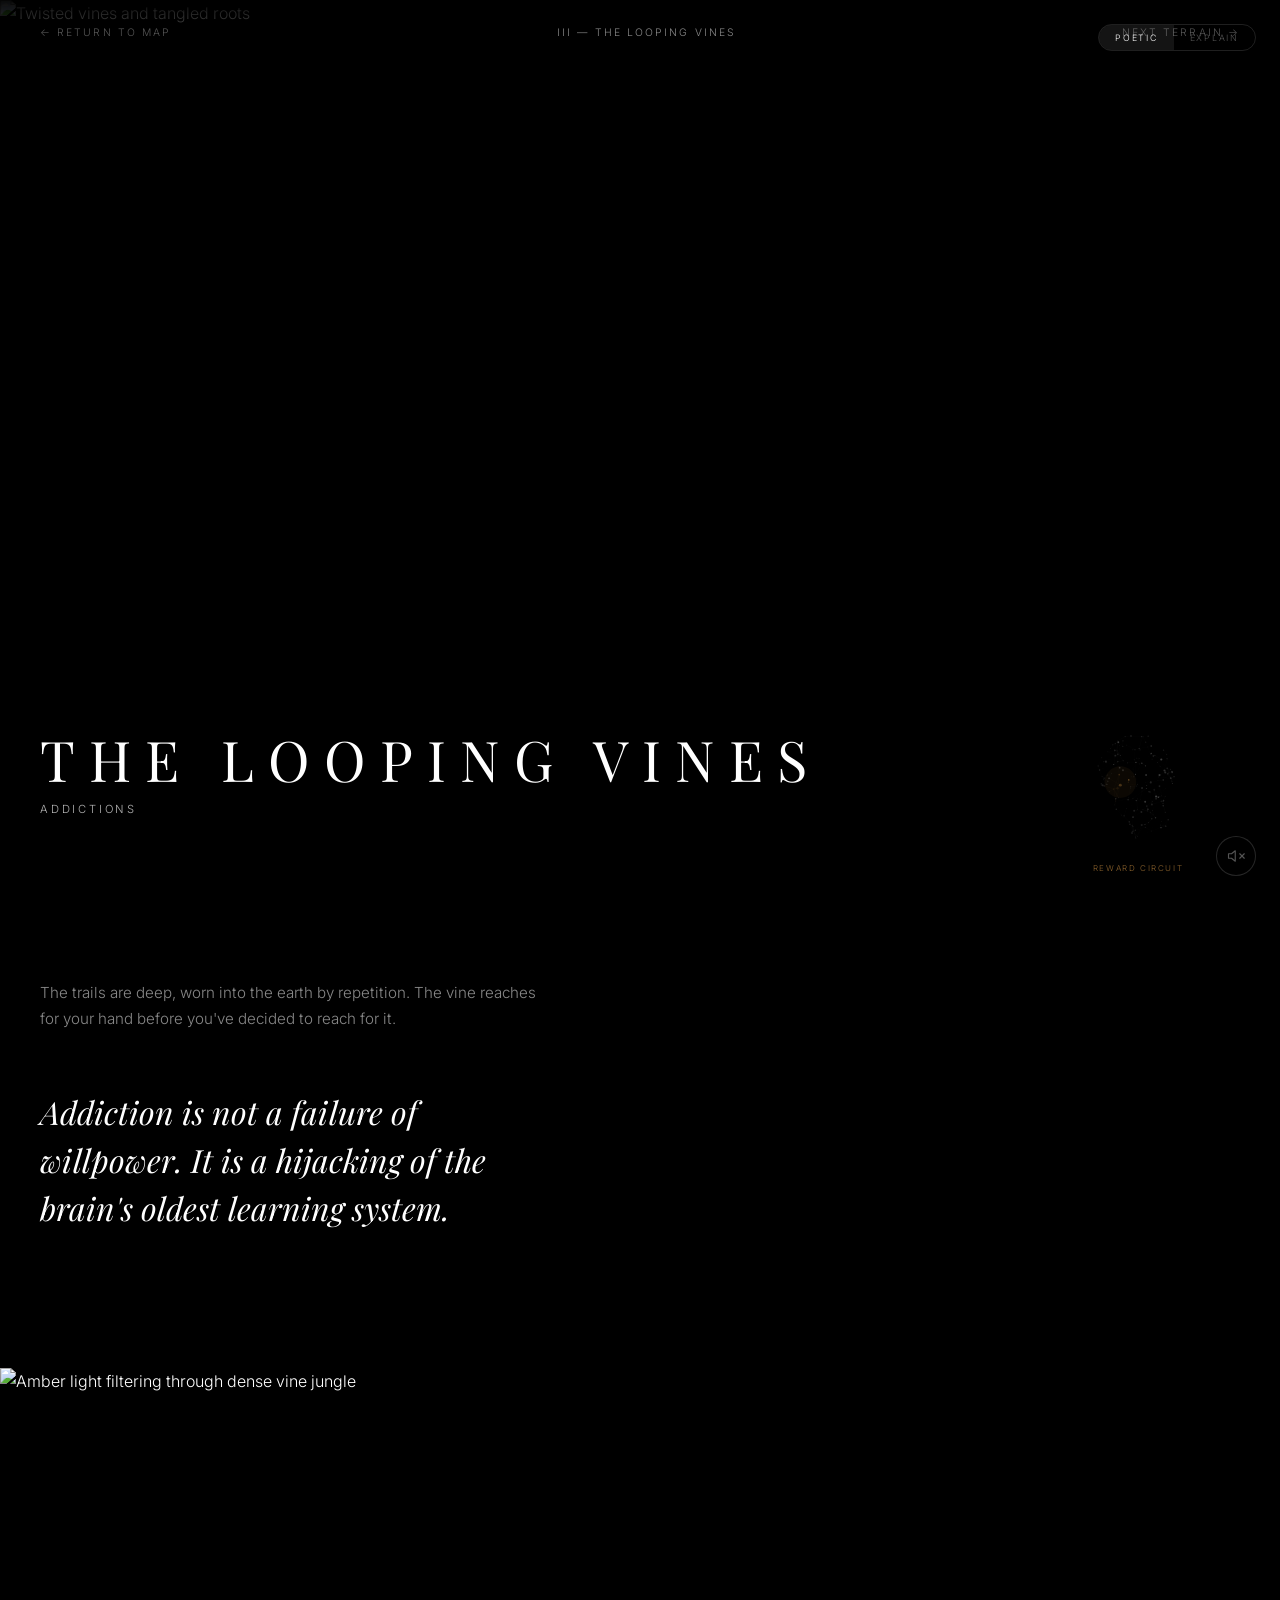
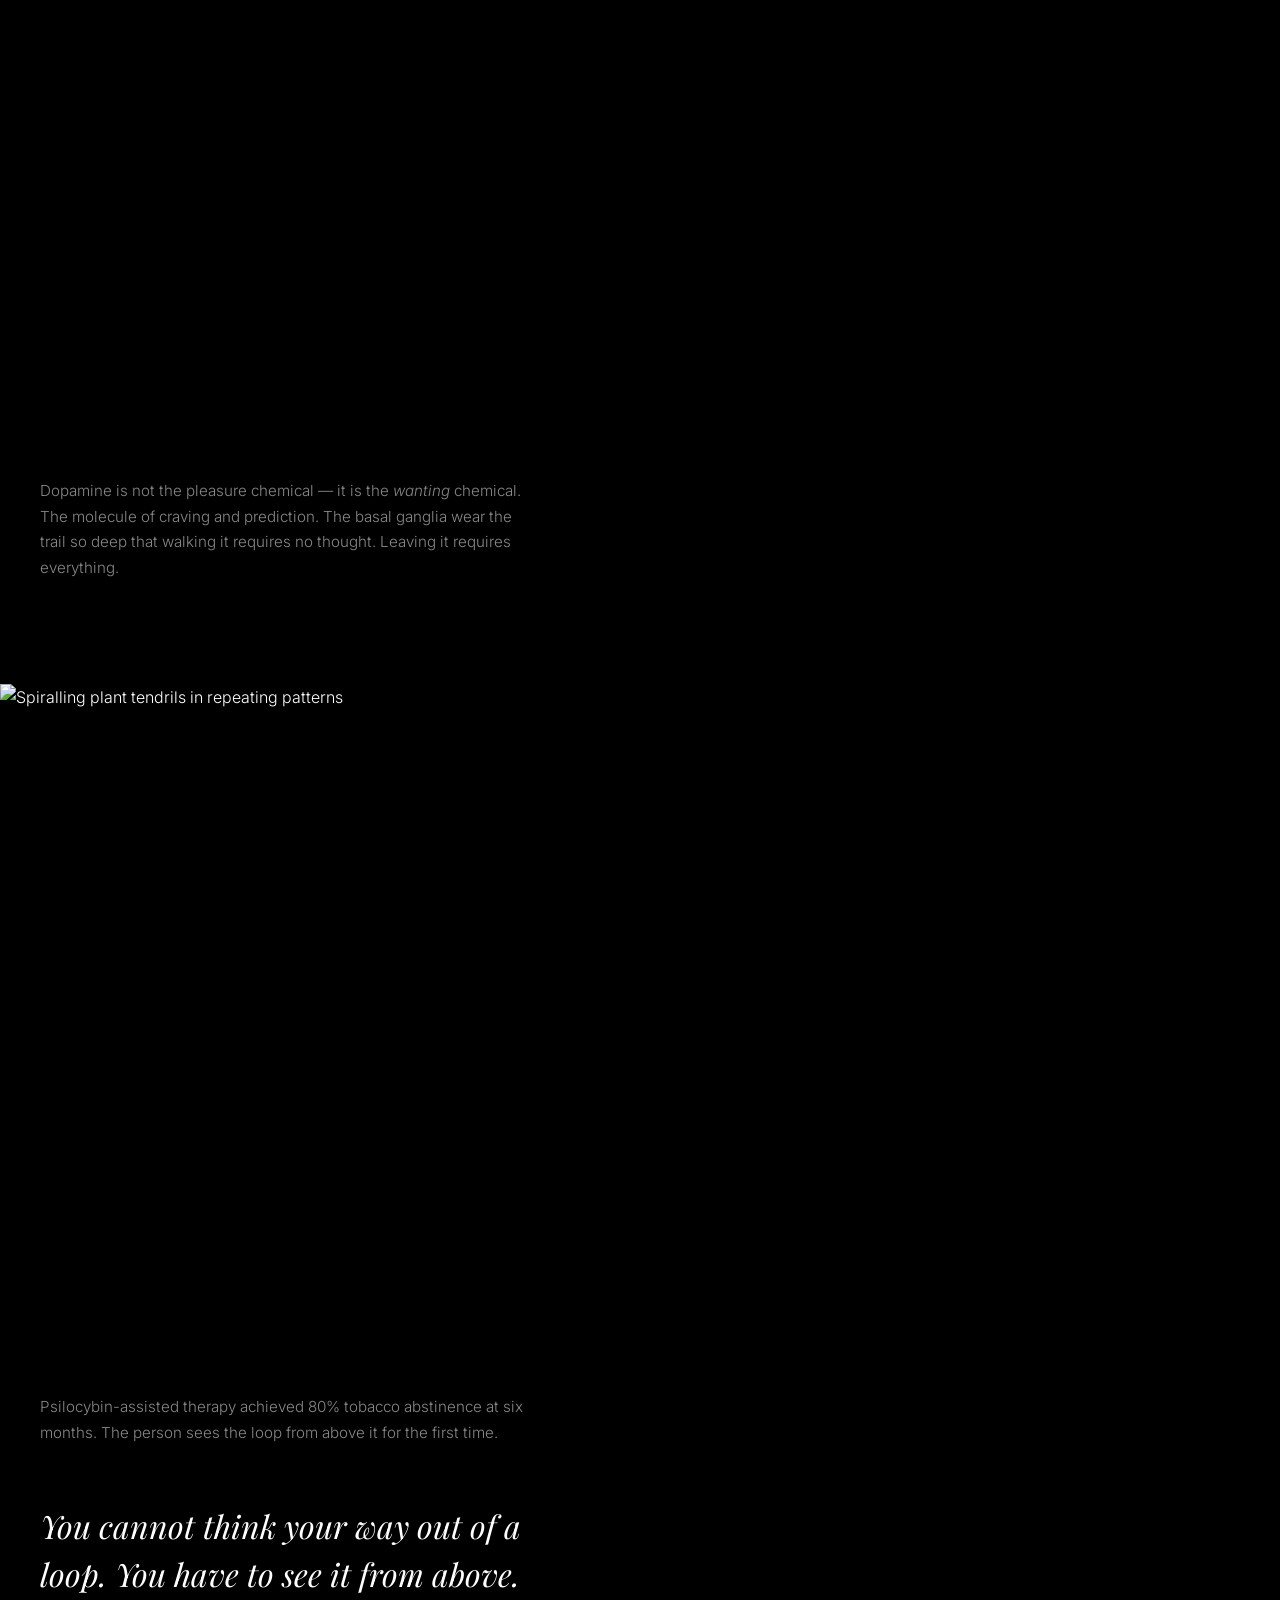
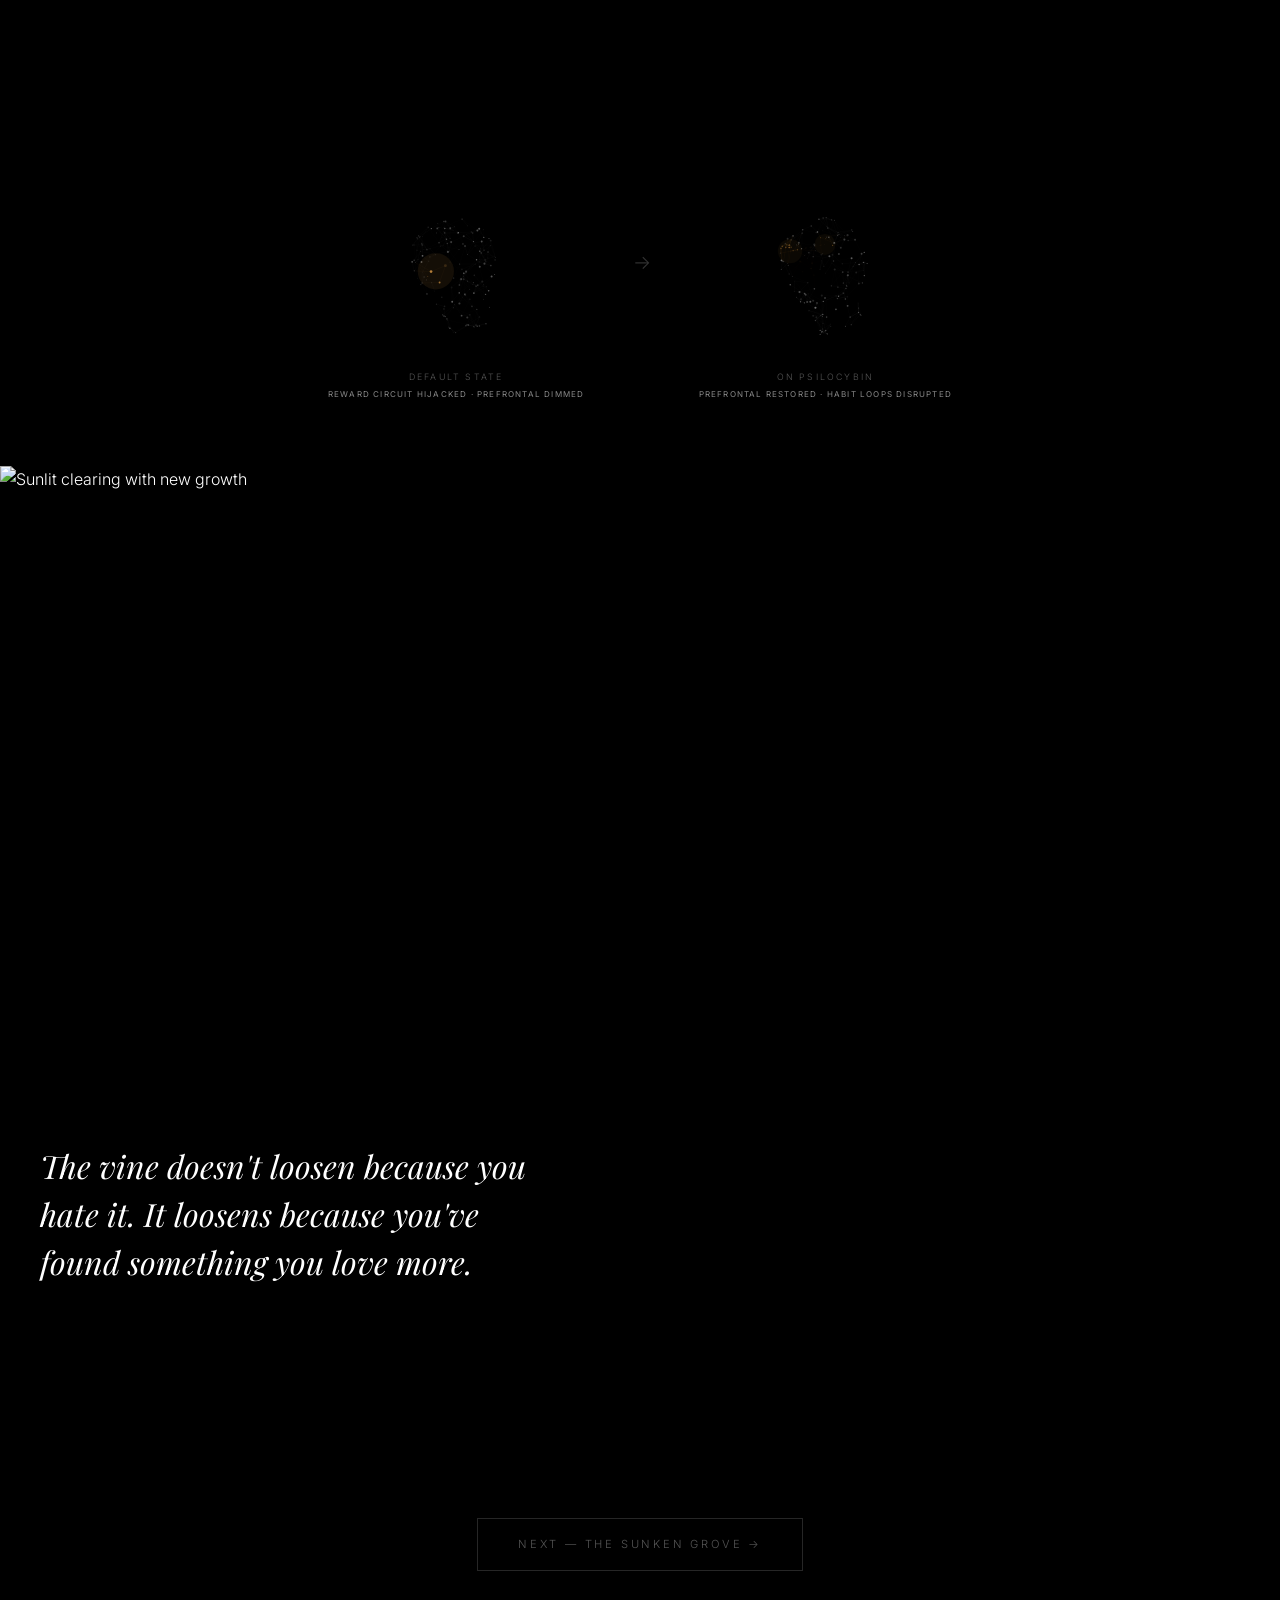
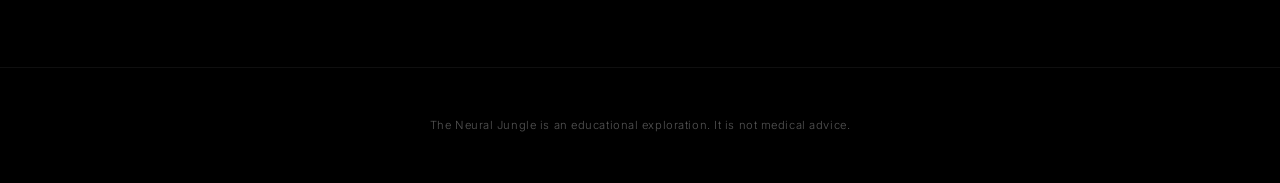
==== addictions.html @ 0e531e19 "Complete redesign: dark cosmic experience with interactive brain map - Homepage: particle cloud form" ====
<!DOCTYPE html>
<html lang="en">
<head>
  <meta charset="UTF-8">
  <meta name="viewport" content="width=device-width, initial-scale=1.0">
  <title>The Looping Vines — Addictions | The Neural Jungle</title>
  <meta name="description" content="Addiction in the nervous system — the looping vines.">
  <meta property="og:title" content="The Looping Vines — Addictions | The Neural Jungle">
  <meta property="og:type" content="article">
  <meta name="theme-color" content="#000000">
  <link rel="icon" href="data:image/svg+xml,<svg xmlns='http://www.w3.org/2000/svg' viewBox='0 0 100 100'><text y='.9em' font-size='90'>🌿</text></svg>">
  <link rel="stylesheet" href="css/main.css">
  <link rel="stylesheet" href="css/terrains.css">
</head>
<body data-terrain="addictions" class="terrain-addictions">
  <div class="page-transition"></div>

  <nav class="terrain-nav">
    <a href="explore.html" data-transition>&larr; Return to map</a>
    <span class="terrain-title">III &mdash; The Looping Vines</span>
    <a href="depression.html" data-transition>Next terrain &rarr;</a>
  </nav>

  <div class="mode-toggle">
    <button class="active" data-mode="poetic">Poetic</button>
    <button data-mode="explain">Explain</button>
  </div>

  <div class="mini-brain-corner">
    <canvas id="corner-brain" width="140" height="140"></canvas>
    <div class="region-label">Reward Circuit</div>
  </div>

  <button class="audio-toggle muted" aria-label="Unmute ambient sound"></button>

  <main>
    <div class="full-bleed hero-image">
      <img src="https://images.unsplash.com/photo-1502082553048-f009c37129b9?w=1600&h=900&fit=crop&crop=center" alt="Twisted vines and tangled roots">
      <div class="hero-overlay">
        <h1>The Looping Vines</h1>
        <p class="subtitle">Addictions</p>
      </div>
    </div>

    <div class="text-section reveal">
      <div class="text-poetic">
        <p>The trails are deep, worn into the earth by repetition. The vine reaches for your hand before you've decided to reach for it.</p>
        <blockquote>Addiction is not a failure of willpower. It is a hijacking of the brain's oldest learning system.</blockquote>
      </div>
      <div class="text-explain">
        <p>Addiction rewires your brain's reward system. The nucleus accumbens, a small region deep in the brain, learns to prioritise an addictive substance above everything else &mdash; food, safety, relationships. This isn't a choice. It's a neurological hijacking of the system your brain uses to decide what matters most.</p>
      </div>
    </div>

    <div class="full-bleed tall reveal">
      <img src="https://images.unsplash.com/photo-1440342359743-84fcb8c21c7c?w=1600&h=900&fit=crop&crop=center" alt="Amber light filtering through dense vine jungle">
    </div>

    <div class="text-section reveal">
      <div class="text-poetic">
        <p>Dopamine is not the pleasure chemical &mdash; it is the <em>wanting</em> chemical. The molecule of craving and prediction. The basal ganglia wear the trail so deep that walking it requires no thought. Leaving it requires everything.</p>
      </div>
      <div class="text-explain">
        <p>Dopamine doesn't create pleasure &mdash; it creates <em>wanting</em>. It's the brain's way of saying "do that again, it's important." Addictive drugs flood the brain with 3-10x more dopamine than natural rewards. Over time, the brain reduces its own dopamine receptors, so you need more just to feel normal. Meanwhile, the behaviour becomes automatic &mdash; handled by the basal ganglia (habit centre), bypassing the prefrontal cortex (decision-making).</p>
      </div>
    </div>

    <div class="full-bleed tall reveal">
      <img src="https://images.unsplash.com/photo-1470058869958-2a77bde3e86a?w=1600&h=900&fit=crop&crop=center" alt="Spiralling plant tendrils in repeating patterns">
    </div>

    <div class="text-section reveal">
      <div class="text-poetic">
        <p>Psilocybin-assisted therapy achieved 80% tobacco abstinence at six months. The person sees the loop from above it for the first time.</p>
        <blockquote>You cannot think your way out of a loop. You have to see it from above.</blockquote>
      </div>
      <div class="text-explain">
        <p>Psilocybin disrupts the rigid automatic patterns of addiction. Brain imaging shows it restores activity in the prefrontal cortex (your decision-making centre) while reducing the dominance of habit circuits. At Johns Hopkins, 80% of smokers were abstinent after 6 months of psilocybin therapy &mdash; more than double the best conventional treatment. The key seems to be gaining perspective on the pattern from outside it.</p>
      </div>
    </div>

    <div class="brain-compare reveal">
      <div class="brain-compare-panel">
        <canvas id="brain-before" width="160" height="160"></canvas>
        <div class="brain-compare-label">Default State<strong>Reward circuit hijacked &middot; Prefrontal dimmed</strong></div>
      </div>
      <div class="brain-compare-divider">&rarr;</div>
      <div class="brain-compare-panel">
        <canvas id="brain-after" width="160" height="160"></canvas>
        <div class="brain-compare-label">On Psilocybin<strong>Prefrontal restored &middot; Habit loops disrupted</strong></div>
      </div>
    </div>

    <div class="full-bleed medium reveal">
      <img src="https://images.unsplash.com/photo-1441974231531-c6227db76b6e?w=1600&h=900&fit=crop&crop=center" alt="Sunlit clearing with new growth">
    </div>

    <div class="text-section reveal">
      <blockquote>The vine doesn't loosen because you hate it. It loosens because you've found something you love more.</blockquote>
    </div>

    <div class="next-terrain reveal">
      <a href="depression.html" data-transition>Next &mdash; The Sunken Grove &rarr;</a>
    </div>
  </main>

  <footer class="site-footer">
    <p>The Neural Jungle is an educational exploration. It is not medical advice.</p>
  </footer>

  <script src="https://cdn.jsdelivr.net/npm/lenis@1/dist/lenis.min.js"></script>
  <script src="https://cdn.jsdelivr.net/npm/gsap@3/dist/gsap.min.js"></script>
  <script src="https://cdn.jsdelivr.net/npm/gsap@3/dist/ScrollTrigger.min.js"></script>
  <script src="js/mini-brain.js"></script>
  <script src="js/main.js"></script>
  <script src="js/audio.js"></script>
  <script>
    var cornerBrain = new MiniBrain(document.getElementById('corner-brain'), { terrain: 'addictions', size: 140 });
    cornerBrain.startAnimation();
    var beforeBrain = new MiniBrain(document.getElementById('brain-before'), { terrain: 'addictions', size: 160, showConnectivity: false });
    beforeBrain.startAnimation();
    var afterBrain = new MiniBrain(document.getElementById('brain-after'), { terrain: 'addictions', size: 160, showConnectivity: true, psilocybinMode: true });
    afterBrain.startAnimation();
  </script>
</body>
</html>
---- css/main.css ----
/* ============================================
   THE NEURAL JUNGLE — Global Styles
   Redesign: dark, cosmic, image-heavy
   ============================================ */

@import url('https://fonts.googleapis.com/css2?family=Playfair+Display:ital,wght@0,400;0,700;1,400&family=Inter:wght@300;400;500&display=swap');

/* --- Custom Properties --- */
:root {
  --bg: #000;
  --text-primary: #fff;
  --text-secondary: #888;
  --text-muted: #555;

  /* Terrain accents (overridden per page) */
  --terrain-accent: #fff;

  /* Typography */
  --font-heading: 'Playfair Display', Georgia, 'Times New Roman', serif;
  --font-body: 'Inter', -apple-system, BlinkMacSystemFont, 'Segoe UI', sans-serif;

  /* Transitions */
  --ease-smooth: cubic-bezier(0.4, 0, 0.2, 1);
  --transition-fast: 200ms var(--ease-smooth);
  --transition-med: 400ms var(--ease-smooth);
  --transition-slow: 800ms var(--ease-smooth);
}

/* --- Reset --- */
*, *::before, *::after {
  margin: 0;
  padding: 0;
  box-sizing: border-box;
}

html {
  font-size: 16px;
  -webkit-font-smoothing: antialiased;
  -moz-osx-font-smoothing: grayscale;
}

body {
  font-family: var(--font-body);
  font-weight: 300;
  line-height: 1.7;
  color: var(--text-primary);
  background-color: var(--bg);
  overflow-x: hidden;
  min-height: 100vh;
}

/* --- Typography --- */
h1, h2, h3, h4 {
  font-family: var(--font-heading);
  font-weight: 400;
  line-height: 1.2;
  color: var(--text-primary);
}

h1 {
  font-size: clamp(2rem, 5vw, 3.5rem);
  text-transform: uppercase;
  letter-spacing: 0.25em;
}

h2 {
  font-size: clamp(1.6rem, 4vw, 2.8rem);
  text-transform: uppercase;
  letter-spacing: 0.2em;
}

h3 {
  font-size: clamp(1rem, 2vw, 1.3rem);
  text-transform: uppercase;
  letter-spacing: 0.15em;
  font-family: var(--font-body);
  font-weight: 300;
}

p {
  margin-bottom: 1.5em;
  max-width: 500px;
  color: var(--text-secondary);
  font-size: 0.95rem;
}

a {
  color: var(--text-primary);
  text-decoration: none;
  transition: color var(--transition-fast);
}

a:hover {
  color: var(--text-secondary);
}

blockquote {
  padding: 2rem 0;
  margin: 3rem 0;
  color: var(--text-primary);
  font-style: italic;
  font-family: var(--font-heading);
  font-size: clamp(1.3rem, 3vw, 2rem);
  max-width: 600px;
  line-height: 1.5;
  border: none;
}

/* --- Page Transition Overlay --- */
.page-transition {
  position: fixed;
  inset: 0;
  z-index: 1000;
  background: #000;
  opacity: 0;
  pointer-events: none;
  transition: opacity 500ms var(--ease-smooth);
}

.page-transition.active {
  opacity: 1;
  pointer-events: all;
}

/* ============================================
   LANDING PAGE — Sphere Layout
   ============================================ */

/* --- Header --- */
.site-header {
  position: fixed;
  top: 0;
  left: 0;
  right: 0;
  z-index: 50;
  padding: 2rem 2.5rem;
  display: flex;
  align-items: flex-start;
  justify-content: space-between;
}

.site-title {
  font-family: var(--font-body);
  font-size: 0.75rem;
  font-weight: 400;
  letter-spacing: 0.3em;
  text-transform: uppercase;
  color: var(--text-primary);
}

.site-title .breadcrumb {
  color: var(--text-muted);
}

.back-arrow {
  display: flex;
  align-items: center;
  justify-content: center;
  width: 40px;
  height: 40px;
  border: 1px solid rgba(255,255,255,0.2);
  border-radius: 50%;
  color: var(--text-primary);
  transition: all var(--transition-med);
  margin-top: 1rem;
}

.back-arrow:hover {
  border-color: rgba(255,255,255,0.6);
  color: #fff;
}

/* --- Sphere Container --- */
.sphere-section {
  position: relative;
  width: 100vw;
  height: 100vh;
  overflow: hidden;
  display: flex;
  align-items: center;
  justify-content: center;
}

.sphere-container {
  position: absolute;
  right: 5%;
  top: 50%;
  transform: translateY(-50%);
  width: min(65vw, 65vh);
  height: min(65vw, 65vh);
}

.sphere {
  position: relative;
  width: 100%;
  height: 100%;
  border-radius: 50%;
  background: radial-gradient(circle at 40% 35%, #1a1a1a 0%, #0d0d0d 40%, #050505 70%, #000 100%);
  box-shadow:
    inset 0 0 80px rgba(255,255,255,0.03),
    0 0 120px rgba(255,255,255,0.02);
}

.sphere-ring {
  position: absolute;
  inset: -1px;
  border-radius: 50%;
  border: 1px solid rgba(255,255,255,0.08);
}

/* --- Neural Network SVG Overlay --- */
.sphere-neural {
  position: absolute;
  inset: 0;
  border-radius: 50%;
  overflow: hidden;
  opacity: 0.4;
}

.sphere-neural svg {
  width: 100%;
  height: 100%;
}

/* --- Scattered Dots on Sphere --- */
.sphere-dot {
  position: absolute;
  border-radius: 50%;
  pointer-events: none;
}

/* --- Circular Portals --- */
.portal {
  position: absolute;
  display: flex;
  flex-direction: column;
  align-items: center;
  text-decoration: none;
  z-index: 10;
  transition: transform var(--transition-med);
}

.portal:hover {
  transform: scale(1.08);
  color: #fff;
}

.portal-image {
  width: 90px;
  height: 90px;
  border-radius: 50%;
  overflow: hidden;
  border: 1.5px solid rgba(255,255,255,0.3);
  transition: border-color var(--transition-med), box-shadow var(--transition-med);
}

.portal:hover .portal-image {
  border-color: rgba(255,255,255,0.8);
  box-shadow: 0 0 20px rgba(255,255,255,0.15);
}

.portal-image img {
  width: 100%;
  height: 100%;
  object-fit: cover;
  display: block;
}

.portal-label {
  margin-top: 0.6rem;
  font-family: var(--font-body);
  font-size: 0.6rem;
  font-weight: 400;
  letter-spacing: 0.25em;
  text-transform: uppercase;
  color: var(--text-secondary);
  transition: color var(--transition-fast);
}

.portal:hover .portal-label {
  color: var(--text-primary);
}

/* Portal positions on sphere */
.portal--grief {
  top: 12%;
  left: 25%;
}

.portal--numbness {
  top: 18%;
  right: 15%;
}

.portal--addictions {
  bottom: 25%;
  left: 12%;
}

.portal--depression {
  bottom: 15%;
  right: 20%;
}

/* --- Landing Text (bottom-left) --- */
.landing-text {
  position: absolute;
  bottom: 8rem;
  left: 2.5rem;
  z-index: 10;
  max-width: 420px;
}

.landing-text h2 {
  font-size: 0.75rem;
  font-family: var(--font-body);
  font-weight: 300;
  letter-spacing: 0.3em;
  text-transform: uppercase;
  color: var(--text-primary);
  margin-bottom: 0.5rem;
}

.landing-text h3 {
  font-size: 0.65rem;
  font-weight: 300;
  letter-spacing: 0.2em;
  color: var(--text-muted);
  margin-bottom: 1.5rem;
}

.landing-text p {
  font-size: 0.85rem;
  line-height: 1.8;
  color: var(--text-secondary);
  max-width: 380px;
}

/* --- Bottom Tab Navigation --- */
.bottom-nav {
  position: fixed;
  bottom: 0;
  left: 0;
  right: 0;
  z-index: 50;
  display: flex;
  justify-content: center;
  gap: 3rem;
  padding: 1.5rem 2rem;
  background: linear-gradient(to top, rgba(0,0,0,0.9) 0%, transparent 100%);
}

.bottom-nav a {
  font-size: 0.65rem;
  font-weight: 400;
  letter-spacing: 0.25em;
  text-transform: uppercase;
  color: var(--text-muted);
  transition: color var(--transition-fast);
  padding: 0.5rem 0;
}

.bottom-nav a:hover,
.bottom-nav a.active {
  color: var(--text-primary);
}

/* ============================================
   TERRAIN PAGES — Scroll-Driven Layout
   ============================================ */

/* --- Terrain Nav (top bar) --- */
.terrain-nav {
  position: fixed;
  top: 0;
  left: 0;
  right: 0;
  z-index: 50;
  padding: 1.5rem 2.5rem;
  display: flex;
  justify-content: space-between;
  align-items: center;
  background: linear-gradient(to bottom, rgba(0,0,0,0.95) 0%, rgba(0,0,0,0.5) 60%, transparent 100%);
}

.terrain-nav a {
  font-size: 0.65rem;
  letter-spacing: 0.2em;
  text-transform: uppercase;
  color: var(--text-muted);
}

.terrain-nav a:hover {
  color: var(--text-primary);
}

.terrain-nav .terrain-title {
  font-family: var(--font-body);
  font-size: 0.65rem;
  font-weight: 300;
  color: var(--text-secondary);
  letter-spacing: 0.2em;
  text-transform: uppercase;
}

/* --- Full-Bleed Image --- */
.full-bleed {
  width: 100vw;
  position: relative;
  left: 50%;
  margin-left: -50vw;
  overflow: hidden;
}

.full-bleed.hero-image {
  height: 100vh;
}

.full-bleed.tall {
  height: 70vh;
}

.full-bleed.medium {
  height: 60vh;
}

.full-bleed img {
  width: 100%;
  height: 100%;
  object-fit: cover;
  display: block;
}

.full-bleed .hero-overlay {
  position: absolute;
  inset: 0;
  background: linear-gradient(
    to bottom,
    rgba(0,0,0,0.3) 0%,
    rgba(0,0,0,0.1) 40%,
    rgba(0,0,0,0.5) 80%,
    rgba(0,0,0,0.8) 100%
  );
  display: flex;
  flex-direction: column;
  justify-content: flex-end;
  padding: 4rem 2.5rem;
}

.hero-overlay h1 {
  margin-bottom: 0.5rem;
}

.hero-overlay .subtitle {
  font-family: var(--font-body);
  font-size: 0.7rem;
  font-weight: 300;
  letter-spacing: 0.25em;
  text-transform: uppercase;
  color: rgba(255,255,255,0.7);
}

/* --- Text Section --- */
.text-section {
  padding: 5rem 2.5rem;
  max-width: 600px;
}

.text-section.centered {
  margin: 0 auto;
}

.text-section p {
  margin-bottom: 1.5em;
}

.text-section blockquote {
  padding: 1.5rem 0;
  margin: 2rem 0;
}

/* --- Next Terrain Link --- */
.next-terrain {
  padding: 6rem 2.5rem;
  text-align: center;
}

.next-terrain a {
  display: inline-block;
  font-size: 0.7rem;
  letter-spacing: 0.25em;
  text-transform: uppercase;
  color: var(--text-muted);
  padding: 1rem 2.5rem;
  border: 1px solid rgba(255,255,255,0.15);
  transition: all var(--transition-med);
}

.next-terrain a:hover {
  color: var(--text-primary);
  border-color: rgba(255,255,255,0.5);
}

/* --- Audio Toggle --- */
.audio-toggle {
  position: fixed;
  bottom: 1.5rem;
  right: 1.5rem;
  z-index: 100;
  width: 40px;
  height: 40px;
  display: flex;
  align-items: center;
  justify-content: center;
  background: rgba(0,0,0,0.6);
  border: 1px solid rgba(255,255,255,0.15);
  border-radius: 50%;
  color: var(--text-primary);
  cursor: pointer;
  transition: all var(--transition-med);
  backdrop-filter: blur(8px);
}

.audio-toggle:hover {
  border-color: rgba(255,255,255,0.5);
}

.audio-toggle svg {
  width: 18px;
  height: 18px;
}

.audio-toggle.muted {
  color: var(--text-muted);
}

/* --- Footer --- */
.site-footer {
  padding: 3rem 2.5rem;
  text-align: center;
  border-top: 1px solid rgba(255,255,255,0.06);
}

.site-footer p {
  max-width: 100%;
  color: var(--text-muted);
  font-size: 0.7rem;
  letter-spacing: 0.05em;
  margin: 0 auto;
}

/* --- Scroll Animation States --- */
.reveal {
  opacity: 0;
  transform: translateY(30px);
  transition: opacity 0.8s var(--ease-smooth), transform 0.8s var(--ease-smooth);
}

.reveal.visible {
  opacity: 1;
  transform: translateY(0);
}

/* --- Responsive --- */
@media (max-width: 900px) {
  .sphere-container {
    position: relative;
    right: auto;
    top: auto;
    transform: none;
    width: 80vw;
    height: 80vw;
    max-width: 400px;
    max-height: 400px;
    margin: 0 auto;
  }

  .sphere-section {
    flex-direction: column;
    height: auto;
    min-height: 100vh;
    padding: 8rem 0 10rem;
  }

  .landing-text {
    position: relative;
    bottom: auto;
    left: auto;
    padding: 3rem 2rem 0;
    max-width: 100%;
    text-align: center;
  }

  .landing-text p {
    max-width: 100%;
  }

  .site-header {
    padding: 1.5rem;
  }

  .bottom-nav {
    gap: 1.5rem;
  }

  .bottom-nav a {
    font-size: 0.55rem;
  }

  .portal-image {
    width: 65px;
    height: 65px;
  }

  .portal-label {
    font-size: 0.5rem;
  }
}

@media (max-width: 600px) {
  .terrain-nav {
    padding: 1rem 1.5rem;
  }

  .text-section {
    padding: 3rem 1.5rem;
  }

  .hero-overlay {
    padding: 3rem 1.5rem;
  }

  .full-bleed.hero-image {
    height: 70vh;
  }

  .full-bleed.tall {
    height: 50vh;
  }

  .full-bleed.medium {
    height: 45vh;
  }

  h1 {
    letter-spacing: 0.15em;
  }

  h2 {
    letter-spacing: 0.1em;
  }
}

/* --- Reduced Motion --- */
@media (prefers-reduced-motion: reduce) {
  *, *::before, *::after {
    animation-duration: 0.01ms !important;
    animation-iteration-count: 1 !important;
    transition-duration: 0.01ms !important;
  }

  .reveal {
    opacity: 1;
    transform: none;
  }

  .sphere-dot {
    animation: none !important;
  }
}

/* --- Selection --- */
::selection {
  background: rgba(255,255,255,0.15);
  color: var(--text-primary);
}

/* --- Scrollbar --- */
::-webkit-scrollbar {
  width: 4px;
}

::-webkit-scrollbar-track {
  background: #000;
}

::-webkit-scrollbar-thumb {
  background: #222;
  border-radius: 2px;
}

::-webkit-scrollbar-thumb:hover {
  background: #444;
}

/* ============================================
   MINI BRAIN — Corner Indicator
   ============================================ */

.mini-brain-corner {
  position: fixed;
  bottom: 1.5rem;
  right: 4.5rem;
  z-index: 40;
  opacity: 0.6;
  transition: opacity 0.4s;
}

.mini-brain-corner:hover {
  opacity: 1;
}

.mini-brain-corner canvas {
  display: block;
}

.mini-brain-corner .region-label {
  text-align: center;
  font-size: 0.5rem;
  letter-spacing: 0.2em;
  text-transform: uppercase;
  color: var(--terrain-accent, #888);
  margin-top: 0.3rem;
}

/* ============================================
   MODE TOGGLE — Poetic / Explain
   ============================================ */

.mode-toggle {
  position: fixed;
  top: 1.5rem;
  right: 1.5rem;
  z-index: 60;
  display: flex;
  border: 1px solid rgba(255,255,255,0.12);
  border-radius: 20px;
  overflow: hidden;
}

.mode-toggle button {
  background: none;
  border: none;
  color: #555;
  font-family: var(--font-body);
  font-size: 0.55rem;
  font-weight: 300;
  letter-spacing: 0.2em;
  text-transform: uppercase;
  padding: 0.45rem 1rem;
  cursor: pointer;
  transition: color 0.3s, background 0.3s;
}

.mode-toggle button.active {
  color: #fff;
  background: rgba(255,255,255,0.08);
}

.mode-toggle button:hover {
  color: #aaa;
}

/* Toggle text visibility */
.text-poetic { display: block; }
.text-explain { display: none; }

body.mode-explain .text-poetic { display: none; }
body.mode-explain .text-explain { display: block; }

/* ============================================
   BEFORE / AFTER — Brain Comparison
   ============================================ */

.brain-compare {
  padding: 4rem 2.5rem;
  display: flex;
  justify-content: center;
  gap: 3rem;
  align-items: flex-start;
  flex-wrap: wrap;
}

.brain-compare-panel {
  display: flex;
  flex-direction: column;
  align-items: center;
  gap: 0.8rem;
}

.brain-compare-panel canvas {
  display: block;
}

.brain-compare-label {
  font-size: 0.55rem;
  letter-spacing: 0.25em;
  text-transform: uppercase;
  color: #555;
  text-align: center;
}

.brain-compare-label strong {
  display: block;
  color: #888;
  font-weight: 400;
  margin-top: 0.2rem;
  font-size: 0.5rem;
  letter-spacing: 0.15em;
}

.brain-compare-divider {
  display: flex;
  align-items: center;
  color: #333;
  font-size: 1.2rem;
  padding-top: 3rem;
}

@media (max-width: 600px) {
  .brain-compare {
    padding: 3rem 1.5rem;
    gap: 2rem;
  }

  .mini-brain-corner {
    display: none;
  }

  .mode-toggle {
    top: auto;
    bottom: 1rem;
    right: 50%;
    transform: translateX(50%);
  }
}
---- css/terrains.css ----
/* ============================================
   THE NEURAL JUNGLE — Terrain-Specific Styles
   ============================================ */

/* --- Terrain: Grief — The Weeping Canopy --- */
.terrain-grief {
  --terrain-accent: #5ba8c8;
}

/* --- Terrain: Numbness — The Still Marsh --- */
.terrain-numbness {
  --terrain-accent: #7a9a8a;
}

/* --- Terrain: Addictions — The Looping Vines --- */
.terrain-addictions {
  --terrain-accent: #e8a44a;
}

/* --- Terrain: Depression — The Sunken Grove --- */
.terrain-depression {
  --terrain-accent: #9b7ecb;
}

/* --- Portal accent dots (landing page) --- */
.sphere-dot[data-terrain="grief"] {
  background: #5ba8c8;
}

.sphere-dot[data-terrain="numbness"] {
  background: #7a9a8a;
}

.sphere-dot[data-terrain="addictions"] {
  background: #e8a44a;
}

.sphere-dot[data-terrain="depression"] {
  background: #9b7ecb;
}
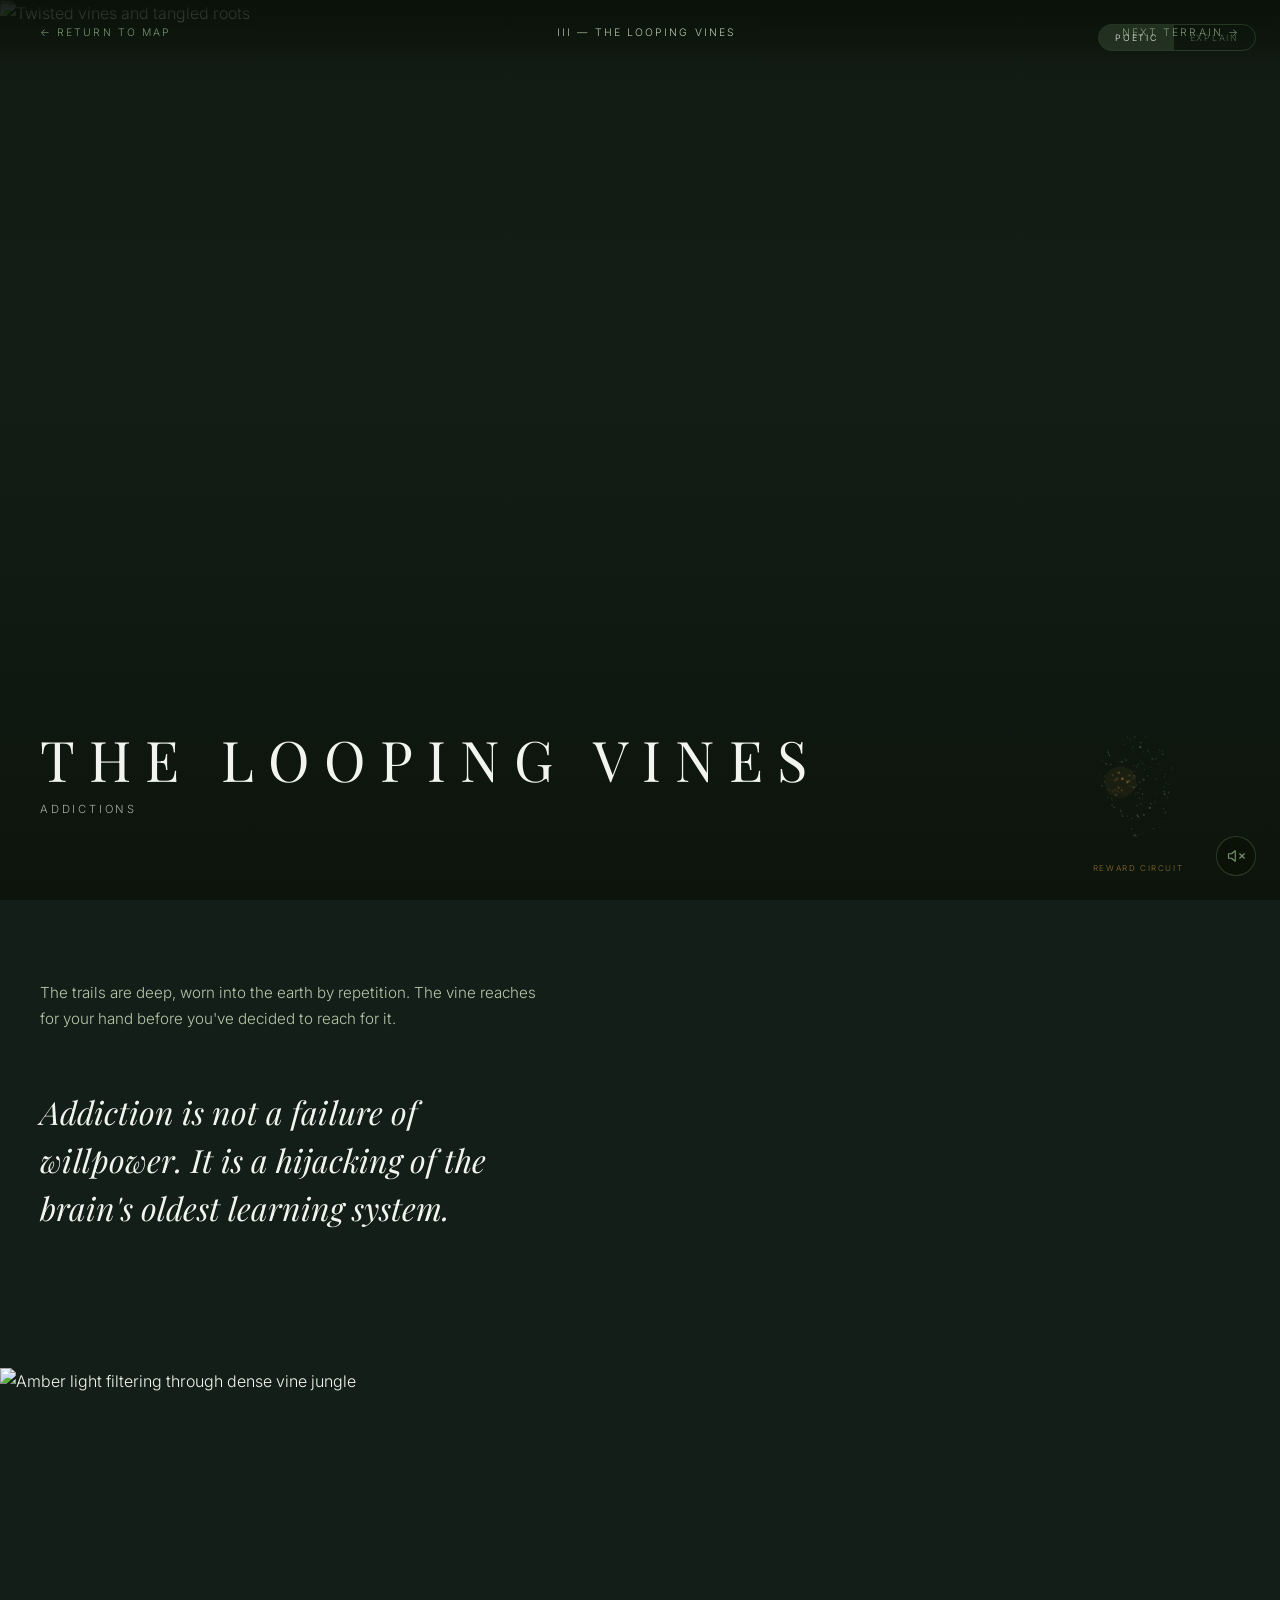
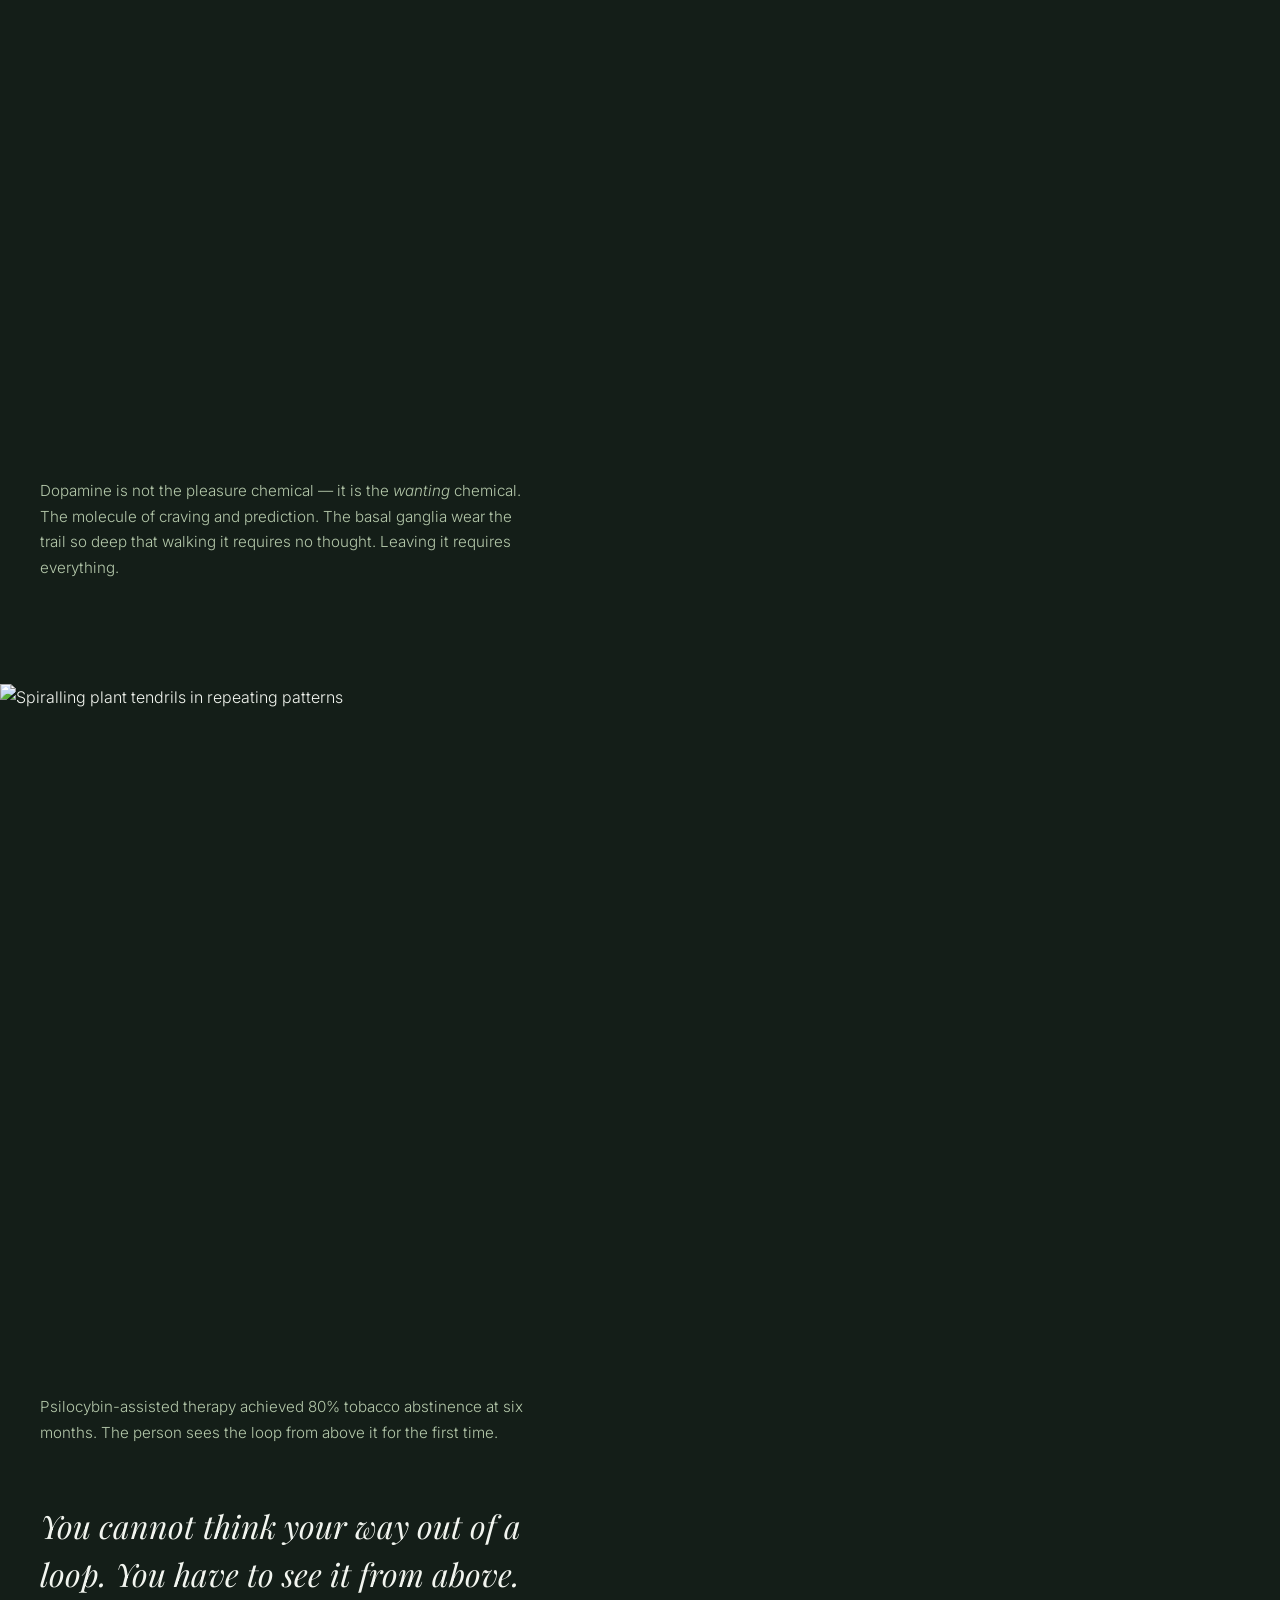
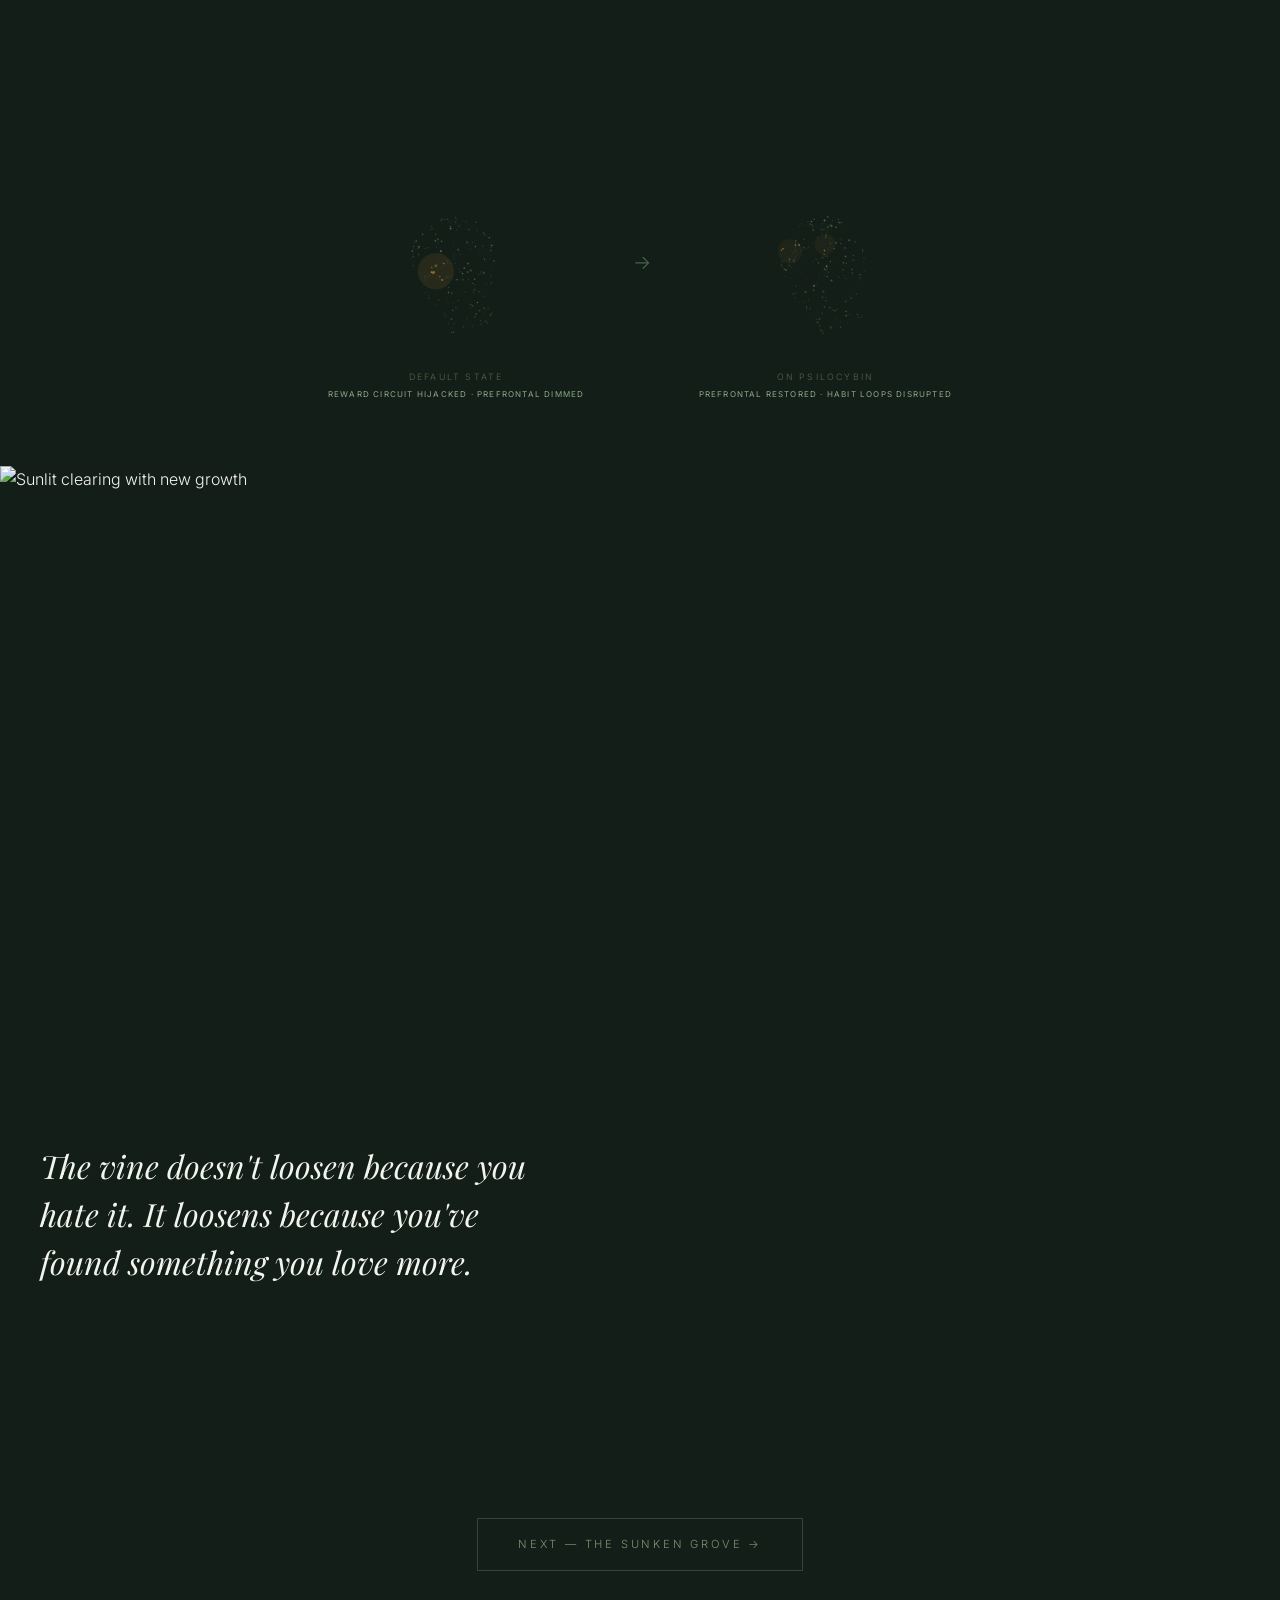
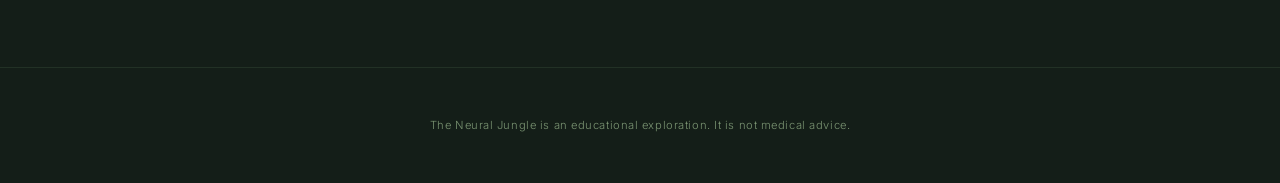
==== commit 211b5885: "Add 7 educational guide pages with brighter color palette - Create guides hub, beginners guide, depr" ====
--- a/addictions.html
+++ b/addictions.html
@@ -7,7 +7,7 @@
   <meta name="description" content="Addiction in the nervous system — the looping vines.">
   <meta property="og:title" content="The Looping Vines — Addictions | The Neural Jungle">
   <meta property="og:type" content="article">
-  <meta name="theme-color" content="#000000">
+  <meta name="theme-color" content="#141e18">
   <link rel="icon" href="data:image/svg+xml,<svg xmlns='http://www.w3.org/2000/svg' viewBox='0 0 100 100'><text y='.9em' font-size='90'>🌿</text></svg>">
   <link rel="stylesheet" href="css/main.css">
   <link rel="stylesheet" href="css/terrains.css">
--- a/css/main.css
+++ b/css/main.css
@@ -7,10 +7,10 @@
 
 /* --- Custom Properties --- */
 :root {
-  --bg: #000;
-  --text-primary: #fff;
-  --text-secondary: #888;
-  --text-muted: #555;
+  --bg: #141e18;
+  --text-primary: #f2f5ef;
+  --text-secondary: #b4c8aa;
+  --text-muted: #7a9472;
 
   /* Terrain accents (overridden per page) */
   --terrain-accent: #fff;
@@ -47,6 +47,7 @@
   background-color: var(--bg);
   overflow-x: hidden;
   min-height: 100vh;
+  color: var(--text-primary);
 }
 
 /* --- Typography --- */
@@ -111,7 +112,7 @@
   position: fixed;
   inset: 0;
   z-index: 1000;
-  background: #000;
+  background: #141e18;
   opacity: 0;
   pointer-events: none;
   transition: opacity 500ms var(--ease-smooth);
@@ -158,7 +159,7 @@
   justify-content: center;
   width: 40px;
   height: 40px;
-  border: 1px solid rgba(255,255,255,0.2);
+  border: 1px solid rgba(160,210,150,0.28);
   border-radius: 50%;
   color: var(--text-primary);
   transition: all var(--transition-med);
@@ -166,8 +167,8 @@
 }
 
 .back-arrow:hover {
-  border-color: rgba(255,255,255,0.6);
-  color: #fff;
+  border-color: rgba(160,210,150,0.65);
+  color: var(--text-primary);
 }
 
 /* --- Sphere Container --- */
@@ -195,17 +196,17 @@
   width: 100%;
   height: 100%;
   border-radius: 50%;
-  background: radial-gradient(circle at 40% 35%, #1a1a1a 0%, #0d0d0d 40%, #050505 70%, #000 100%);
+  background: radial-gradient(circle at 40% 35%, #1a2418 0%, #0d150d 40%, #081008 70%, #141e18 100%);
   box-shadow:
-    inset 0 0 80px rgba(255,255,255,0.03),
-    0 0 120px rgba(255,255,255,0.02);
+    inset 0 0 80px rgba(160,210,150,0.05),
+    0 0 120px rgba(160,210,150,0.04);
 }
 
 .sphere-ring {
   position: absolute;
   inset: -1px;
   border-radius: 50%;
-  border: 1px solid rgba(255,255,255,0.08);
+  border: 1px solid rgba(160,210,150,0.14);
 }
 
 /* --- Neural Network SVG Overlay --- */
@@ -242,7 +243,7 @@
 
 .portal:hover {
   transform: scale(1.08);
-  color: #fff;
+  color: var(--text-primary);
 }
 
 .portal-image {
@@ -250,13 +251,13 @@
   height: 90px;
   border-radius: 50%;
   overflow: hidden;
-  border: 1.5px solid rgba(255,255,255,0.3);
+  border: 1.5px solid rgba(160,210,150,0.35);
   transition: border-color var(--transition-med), box-shadow var(--transition-med);
 }
 
 .portal:hover .portal-image {
-  border-color: rgba(255,255,255,0.8);
-  box-shadow: 0 0 20px rgba(255,255,255,0.15);
+  border-color: rgba(160,210,150,0.85);
+  box-shadow: 0 0 20px rgba(160,210,150,0.22);
 }
 
 .portal-image img {
@@ -347,7 +348,7 @@
   justify-content: center;
   gap: 3rem;
   padding: 1.5rem 2rem;
-  background: linear-gradient(to top, rgba(0,0,0,0.9) 0%, transparent 100%);
+  background: linear-gradient(to top, rgba(10,18,8,0.9) 0%, transparent 100%);
 }
 
 .bottom-nav a {
@@ -380,7 +381,7 @@
   display: flex;
   justify-content: space-between;
   align-items: center;
-  background: linear-gradient(to bottom, rgba(0,0,0,0.95) 0%, rgba(0,0,0,0.5) 60%, transparent 100%);
+  background: linear-gradient(to bottom, rgba(10,18,8,0.95) 0%, rgba(10,18,8,0.5) 60%, transparent 100%);
 }
 
 .terrain-nav a {
@@ -436,10 +437,10 @@
   inset: 0;
   background: linear-gradient(
     to bottom,
-    rgba(0,0,0,0.3) 0%,
-    rgba(0,0,0,0.1) 40%,
-    rgba(0,0,0,0.5) 80%,
-    rgba(0,0,0,0.8) 100%
+    rgba(10,18,8,0.3) 0%,
+    rgba(10,18,8,0.1) 40%,
+    rgba(10,18,8,0.5) 80%,
+    rgba(10,18,8,0.8) 100%
   );
   display: flex;
   flex-direction: column;
@@ -457,7 +458,7 @@
   font-weight: 300;
   letter-spacing: 0.25em;
   text-transform: uppercase;
-  color: rgba(255,255,255,0.7);
+  color: rgba(232,240,228,0.7);
 }
 
 /* --- Text Section --- */
@@ -492,13 +493,13 @@
   text-transform: uppercase;
   color: var(--text-muted);
   padding: 1rem 2.5rem;
-  border: 1px solid rgba(255,255,255,0.15);
+  border: 1px solid rgba(160,210,150,0.22);
   transition: all var(--transition-med);
 }
 
 .next-terrain a:hover {
   color: var(--text-primary);
-  border-color: rgba(255,255,255,0.5);
+  border-color: rgba(160,210,150,0.55);
 }
 
 /* --- Audio Toggle --- */
@@ -512,8 +513,8 @@
   display: flex;
   align-items: center;
   justify-content: center;
-  background: rgba(0,0,0,0.6);
-  border: 1px solid rgba(255,255,255,0.15);
+  background: rgba(10,18,8,0.6);
+  border: 1px solid rgba(160,210,150,0.22);
   border-radius: 50%;
   color: var(--text-primary);
   cursor: pointer;
@@ -522,7 +523,7 @@
 }
 
 .audio-toggle:hover {
-  border-color: rgba(255,255,255,0.5);
+  border-color: rgba(160,210,150,0.55);
 }
 
 .audio-toggle svg {
@@ -538,7 +539,7 @@
 .site-footer {
   padding: 3rem 2.5rem;
   text-align: center;
-  border-top: 1px solid rgba(255,255,255,0.06);
+  border-top: 1px solid rgba(160,210,150,0.1);
 }
 
 .site-footer p {
@@ -671,7 +672,7 @@
 
 /* --- Selection --- */
 ::selection {
-  background: rgba(255,255,255,0.15);
+  background: rgba(160,210,150,0.22);
   color: var(--text-primary);
 }
 
@@ -681,16 +682,16 @@
 }
 
 ::-webkit-scrollbar-track {
-  background: #000;
+  background: #141e18;
 }
 
 ::-webkit-scrollbar-thumb {
-  background: #222;
+  background: #243828;
   border-radius: 2px;
 }
 
 ::-webkit-scrollbar-thumb:hover {
-  background: #444;
+  background: #3a5a3a;
 }
 
 /* ============================================
@@ -733,7 +734,7 @@
   right: 1.5rem;
   z-index: 60;
   display: flex;
-  border: 1px solid rgba(255,255,255,0.12);
+  border: 1px solid rgba(160,210,150,0.18);
   border-radius: 20px;
   overflow: hidden;
 }
@@ -741,7 +742,7 @@
 .mode-toggle button {
   background: none;
   border: none;
-  color: #555;
+  color: #4a6a4a;
   font-family: var(--font-body);
   font-size: 0.55rem;
   font-weight: 300;
@@ -753,12 +754,12 @@
 }
 
 .mode-toggle button.active {
-  color: #fff;
-  background: rgba(255,255,255,0.08);
+  color: #e8f0e4;
+  background: rgba(160,210,150,0.14);
 }
 
 .mode-toggle button:hover {
-  color: #aaa;
+  color: #8aaa8a;
 }
 
 /* Toggle text visibility */
@@ -796,13 +797,13 @@
   font-size: 0.55rem;
   letter-spacing: 0.25em;
   text-transform: uppercase;
-  color: #555;
+  color: #4a6a4a;
   text-align: center;
 }
 
 .brain-compare-label strong {
   display: block;
-  color: #888;
+  color: #8aaa8a;
   font-weight: 400;
   margin-top: 0.2rem;
   font-size: 0.5rem;
@@ -812,7 +813,7 @@
 .brain-compare-divider {
   display: flex;
   align-items: center;
-  color: #333;
+  color: #4a6a50;
   font-size: 1.2rem;
   padding-top: 3rem;
 }
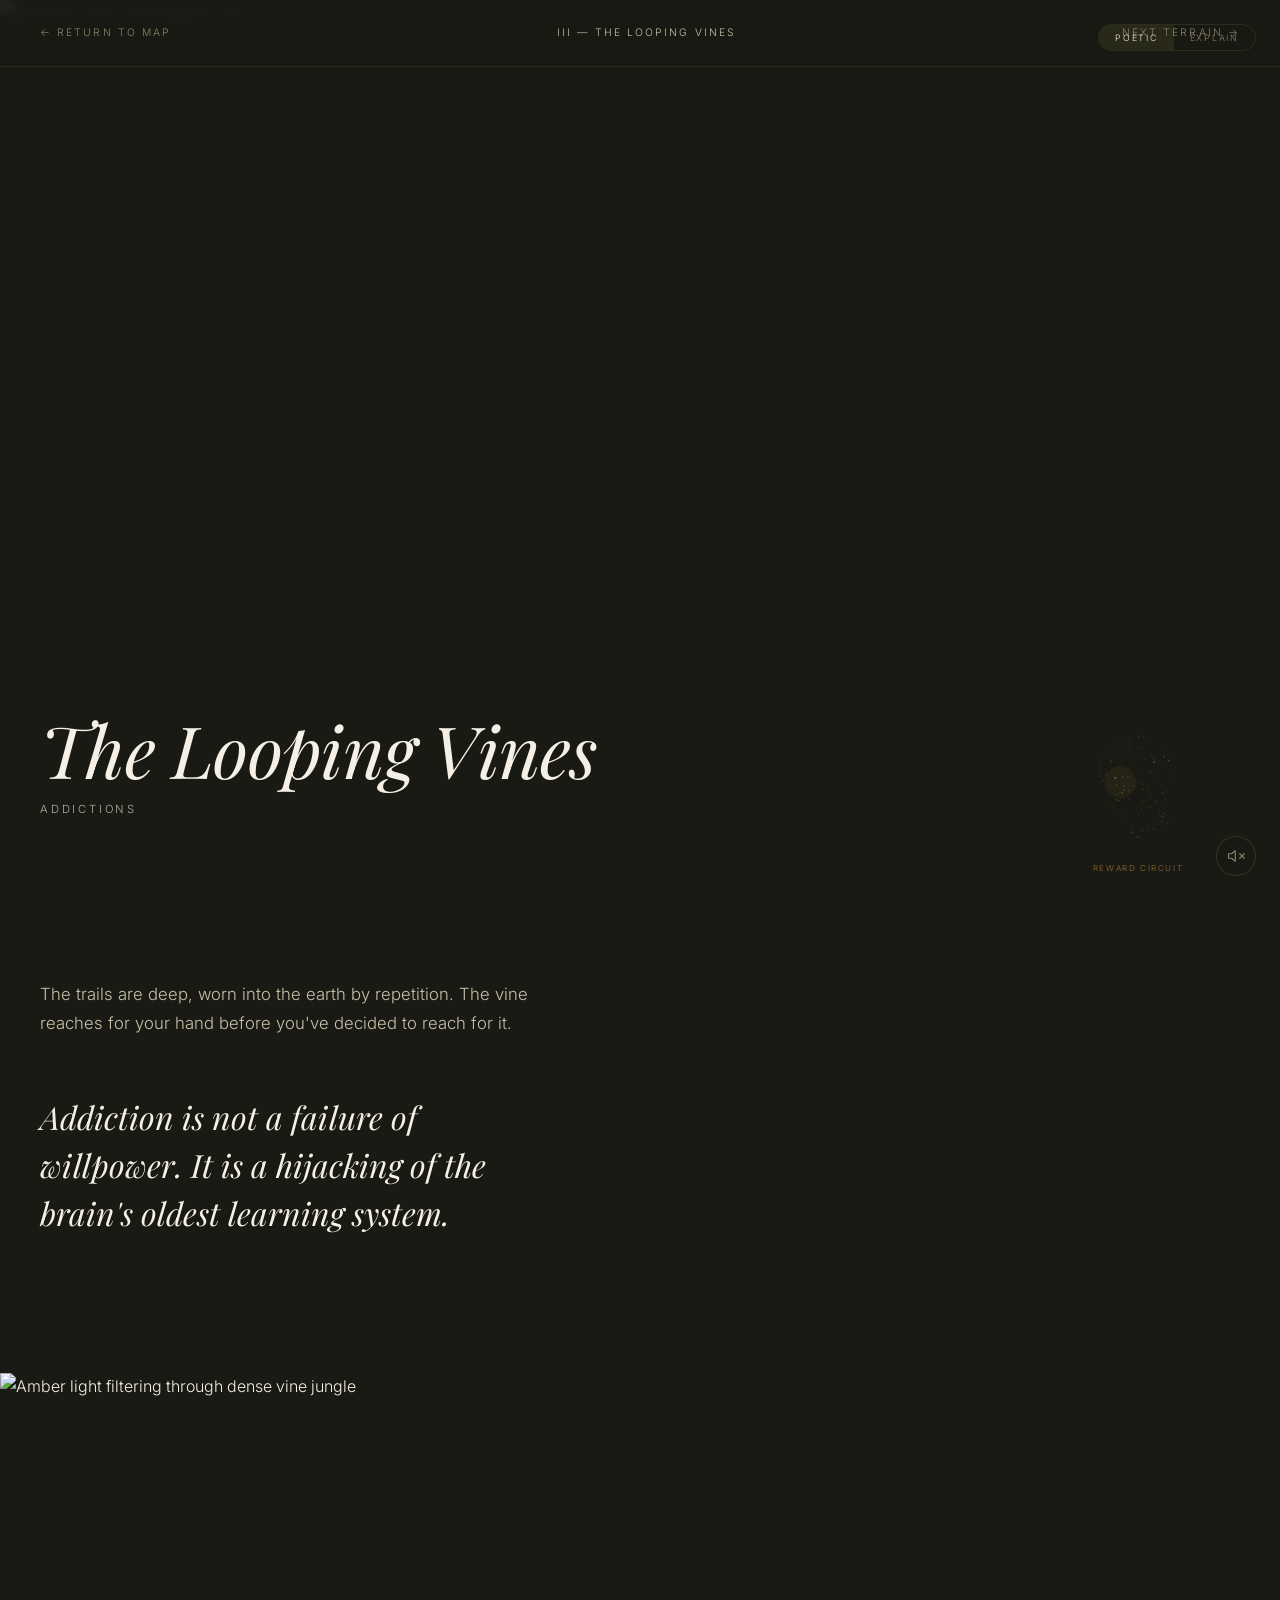
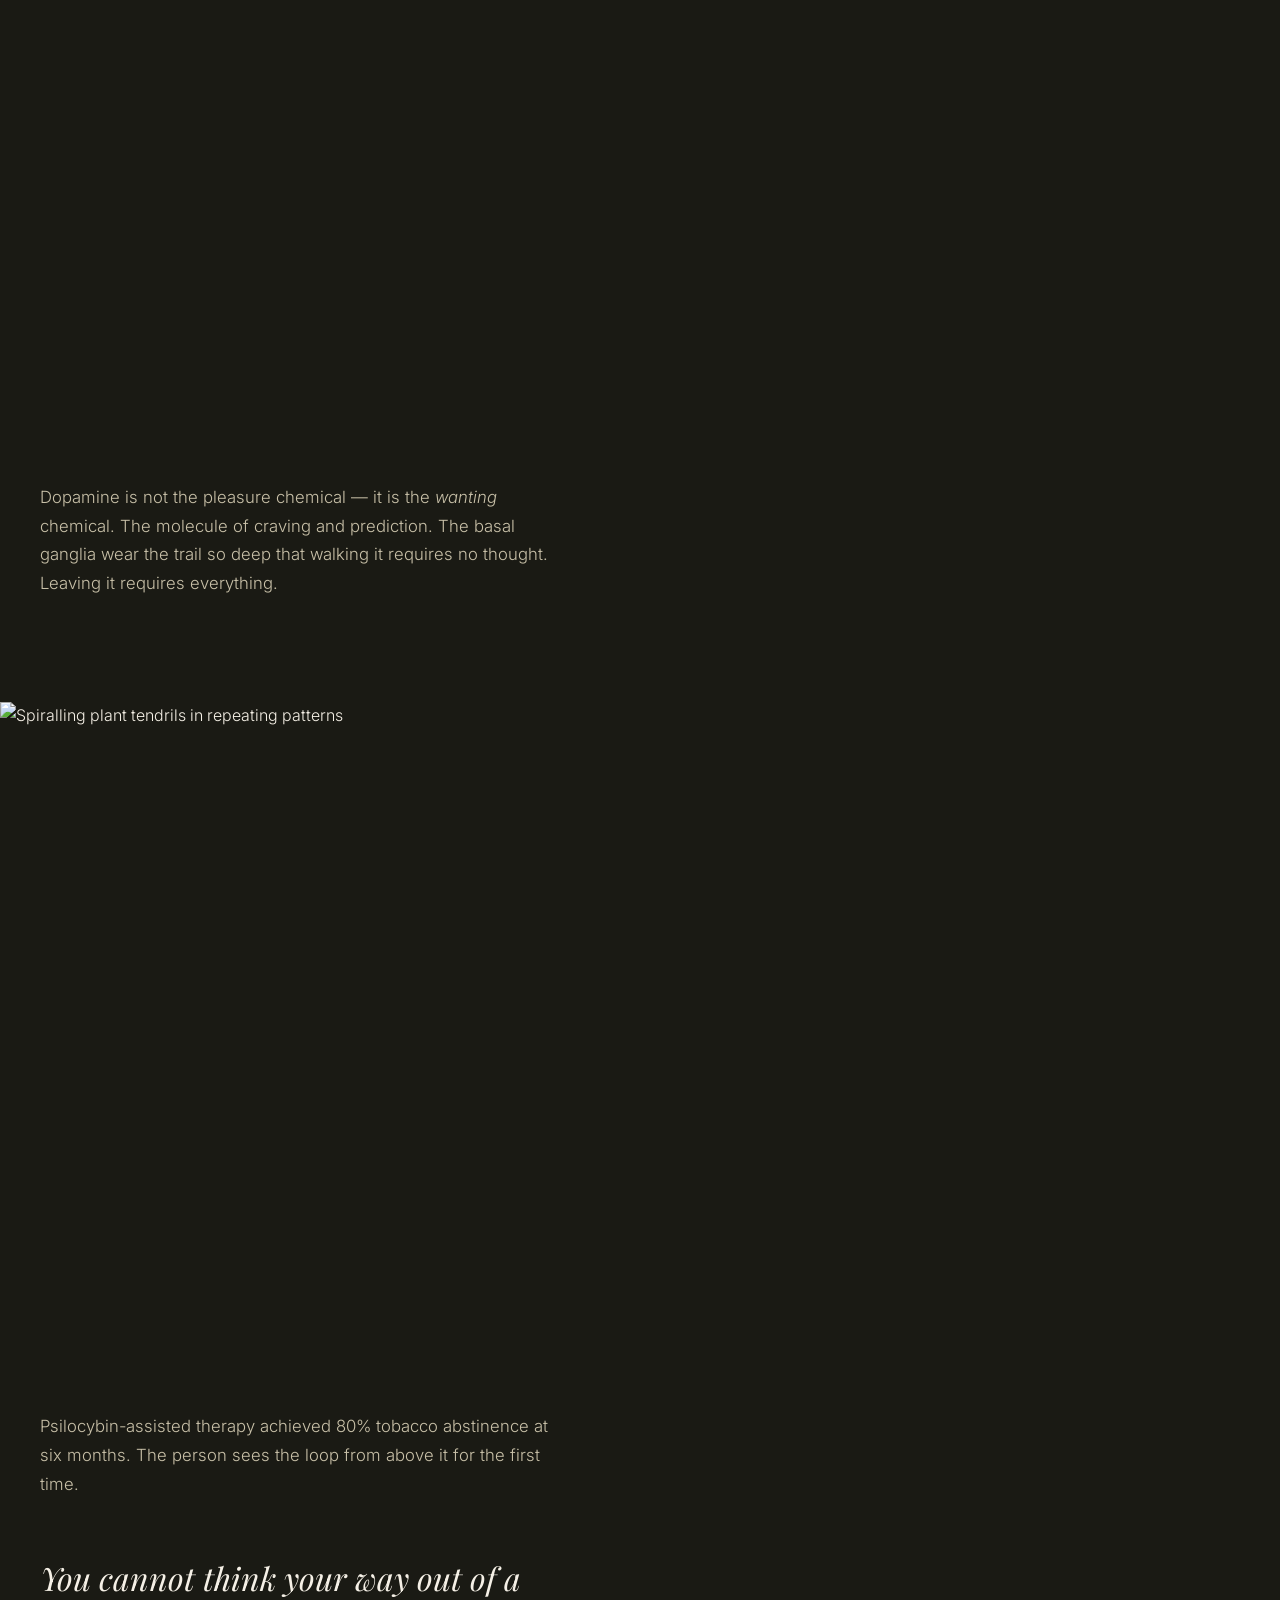
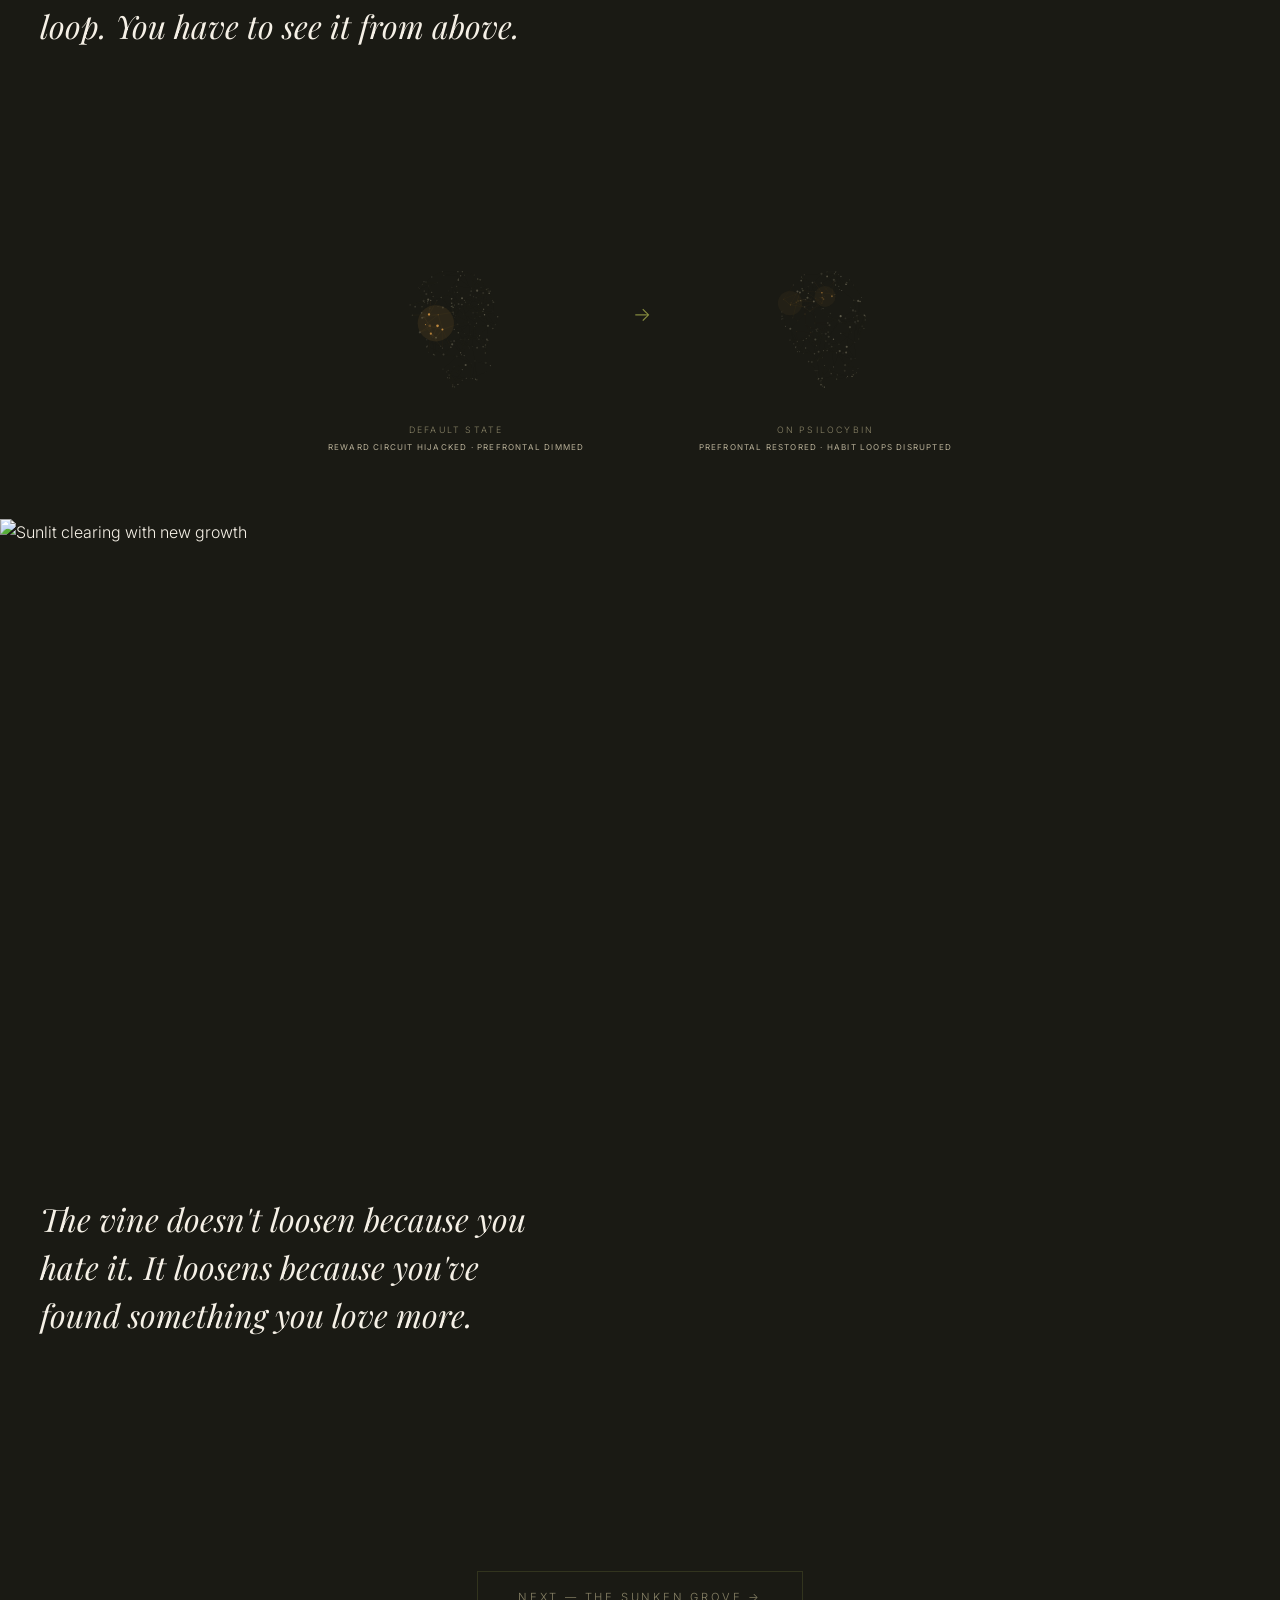
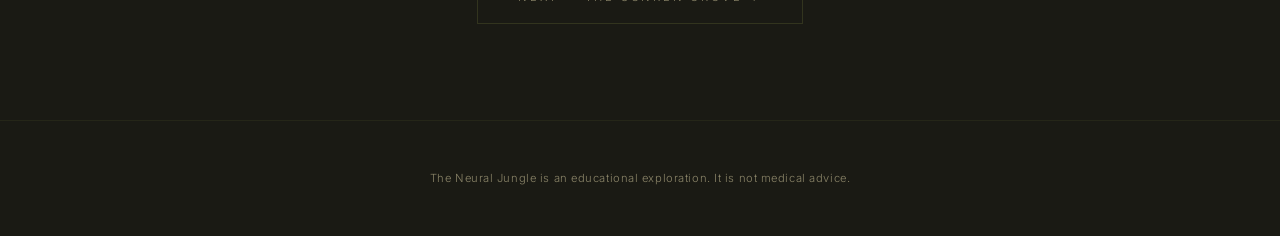
==== commit c2bf2437: "Update SVG scene images, main styles, and remaining pages - Regenerate all 20 SVG scene illustration" ====
--- a/addictions.html
+++ b/addictions.html
@@ -7,7 +7,7 @@
   <meta name="description" content="Addiction in the nervous system — the looping vines.">
   <meta property="og:title" content="The Looping Vines — Addictions | The Neural Jungle">
   <meta property="og:type" content="article">
-  <meta name="theme-color" content="#141e18">
+  <meta name="theme-color" content="#1a1a14">
   <link rel="icon" href="data:image/svg+xml,<svg xmlns='http://www.w3.org/2000/svg' viewBox='0 0 100 100'><text y='.9em' font-size='90'>🌿</text></svg>">
   <link rel="stylesheet" href="css/main.css">
   <link rel="stylesheet" href="css/terrains.css">
--- a/css/main.css
+++ b/css/main.css
@@ -7,10 +7,16 @@
 
 /* --- Custom Properties --- */
 :root {
-  --bg: #141e18;
-  --text-primary: #f2f5ef;
-  --text-secondary: #b4c8aa;
-  --text-muted: #7a9472;
+  --bg: #1a1a14;
+  --bg-warm: #22201a;
+  --text-primary: #f5f0e6;
+  --text-secondary: #c8c0a8;
+  --text-muted: #8a8468;
+
+  /* Jungle accents */
+  --accent-green: #8a9040;
+  --accent-gold: #b89b3e;
+  --accent-earth: #c8956a;
 
   /* Terrain accents (overridden per page) */
   --terrain-accent: #fff;
@@ -59,30 +65,30 @@
 }
 
 h1 {
-  font-size: clamp(2rem, 5vw, 3.5rem);
-  text-transform: uppercase;
-  letter-spacing: 0.25em;
+  font-size: clamp(2.5rem, 6vw, 4.5rem);
+  font-style: italic;
+  letter-spacing: -0.01em;
 }
 
 h2 {
   font-size: clamp(1.6rem, 4vw, 2.8rem);
-  text-transform: uppercase;
-  letter-spacing: 0.2em;
+  font-style: italic;
+  letter-spacing: 0;
 }
 
 h3 {
   font-size: clamp(1rem, 2vw, 1.3rem);
-  text-transform: uppercase;
-  letter-spacing: 0.15em;
-  font-family: var(--font-body);
-  font-weight: 300;
+  font-family: var(--font-heading);
+  font-style: italic;
+  letter-spacing: 0;
+  font-weight: 400;
 }
 
 p {
   margin-bottom: 1.5em;
-  max-width: 500px;
+  max-width: 600px;
   color: var(--text-secondary);
-  font-size: 0.95rem;
+  font-size: 1.05rem;
 }
 
 a {
@@ -112,7 +118,7 @@
   position: fixed;
   inset: 0;
   z-index: 1000;
-  background: #141e18;
+  background: #1a1a14;
   opacity: 0;
   pointer-events: none;
   transition: opacity 500ms var(--ease-smooth);
@@ -159,7 +165,7 @@
   justify-content: center;
   width: 40px;
   height: 40px;
-  border: 1px solid rgba(160,210,150,0.28);
+  border: 1px solid rgba(138,144,64,0.28);
   border-radius: 50%;
   color: var(--text-primary);
   transition: all var(--transition-med);
@@ -167,7 +173,7 @@
 }
 
 .back-arrow:hover {
-  border-color: rgba(160,210,150,0.65);
+  border-color: rgba(138,144,64,0.65);
   color: var(--text-primary);
 }
 
@@ -196,17 +202,17 @@
   width: 100%;
   height: 100%;
   border-radius: 50%;
-  background: radial-gradient(circle at 40% 35%, #1a2418 0%, #0d150d 40%, #081008 70%, #141e18 100%);
+  background: radial-gradient(circle at 40% 35%, #24221a 0%, #1a1914 40%, #14130e 70%, #1a1a14 100%);
   box-shadow:
-    inset 0 0 80px rgba(160,210,150,0.05),
-    0 0 120px rgba(160,210,150,0.04);
+    inset 0 0 80px rgba(138,144,64,0.05),
+    0 0 120px rgba(138,144,64,0.04);
 }
 
 .sphere-ring {
   position: absolute;
   inset: -1px;
   border-radius: 50%;
-  border: 1px solid rgba(160,210,150,0.14);
+  border: 1px solid rgba(138,144,64,0.14);
 }
 
 /* --- Neural Network SVG Overlay --- */
@@ -251,13 +257,13 @@
   height: 90px;
   border-radius: 50%;
   overflow: hidden;
-  border: 1.5px solid rgba(160,210,150,0.35);
+  border: 1.5px solid rgba(138,144,64,0.35);
   transition: border-color var(--transition-med), box-shadow var(--transition-med);
 }
 
 .portal:hover .portal-image {
-  border-color: rgba(160,210,150,0.85);
-  box-shadow: 0 0 20px rgba(160,210,150,0.22);
+  border-color: rgba(138,144,64,0.85);
+  box-shadow: 0 0 20px rgba(138,144,64,0.22);
 }
 
 .portal-image img {
@@ -348,7 +354,7 @@
   justify-content: center;
   gap: 3rem;
   padding: 1.5rem 2rem;
-  background: linear-gradient(to top, rgba(10,18,8,0.9) 0%, transparent 100%);
+  background: linear-gradient(to top, rgba(26,26,20,0.9) 0%, transparent 100%);
 }
 
 .bottom-nav a {
@@ -381,7 +387,10 @@
   display: flex;
   justify-content: space-between;
   align-items: center;
-  background: linear-gradient(to bottom, rgba(10,18,8,0.95) 0%, rgba(10,18,8,0.5) 60%, transparent 100%);
+  background: rgba(26,26,20,0.92);
+  backdrop-filter: blur(12px);
+  -webkit-backdrop-filter: blur(12px);
+  border-bottom: 1px solid rgba(138,144,64,0.15);
 }
 
 .terrain-nav a {
@@ -392,7 +401,7 @@
 }
 
 .terrain-nav a:hover {
-  color: var(--text-primary);
+  color: var(--accent-green);
 }
 
 .terrain-nav .terrain-title {
@@ -437,10 +446,10 @@
   inset: 0;
   background: linear-gradient(
     to bottom,
-    rgba(10,18,8,0.3) 0%,
-    rgba(10,18,8,0.1) 40%,
-    rgba(10,18,8,0.5) 80%,
-    rgba(10,18,8,0.8) 100%
+    rgba(26,26,20,0.3) 0%,
+    rgba(26,26,20,0.1) 40%,
+    rgba(26,26,20,0.5) 80%,
+    rgba(26,26,20,0.8) 100%
   );
   display: flex;
   flex-direction: column;
@@ -458,7 +467,7 @@
   font-weight: 300;
   letter-spacing: 0.25em;
   text-transform: uppercase;
-  color: rgba(232,240,228,0.7);
+  color: rgba(245,240,230,0.7);
 }
 
 /* --- Text Section --- */
@@ -493,13 +502,13 @@
   text-transform: uppercase;
   color: var(--text-muted);
   padding: 1rem 2.5rem;
-  border: 1px solid rgba(160,210,150,0.22);
+  border: 1px solid rgba(138,144,64,0.22);
   transition: all var(--transition-med);
 }
 
 .next-terrain a:hover {
   color: var(--text-primary);
-  border-color: rgba(160,210,150,0.55);
+  border-color: rgba(138,144,64,0.55);
 }
 
 /* --- Audio Toggle --- */
@@ -513,8 +522,8 @@
   display: flex;
   align-items: center;
   justify-content: center;
-  background: rgba(10,18,8,0.6);
-  border: 1px solid rgba(160,210,150,0.22);
+  background: rgba(26,26,20,0.6);
+  border: 1px solid rgba(138,144,64,0.22);
   border-radius: 50%;
   color: var(--text-primary);
   cursor: pointer;
@@ -523,7 +532,7 @@
 }
 
 .audio-toggle:hover {
-  border-color: rgba(160,210,150,0.55);
+  border-color: rgba(138,144,64,0.55);
 }
 
 .audio-toggle svg {
@@ -539,7 +548,7 @@
 .site-footer {
   padding: 3rem 2.5rem;
   text-align: center;
-  border-top: 1px solid rgba(160,210,150,0.1);
+  border-top: 1px solid rgba(138,144,64,0.1);
 }
 
 .site-footer p {
@@ -644,11 +653,11 @@
   }
 
   h1 {
-    letter-spacing: 0.15em;
+    letter-spacing: -0.01em;
   }
 
   h2 {
-    letter-spacing: 0.1em;
+    letter-spacing: 0;
   }
 }
 
@@ -672,7 +681,7 @@
 
 /* --- Selection --- */
 ::selection {
-  background: rgba(160,210,150,0.22);
+  background: rgba(138,144,64,0.22);
   color: var(--text-primary);
 }
 
@@ -682,16 +691,16 @@
 }
 
 ::-webkit-scrollbar-track {
-  background: #141e18;
+  background: #1a1a14;
 }
 
 ::-webkit-scrollbar-thumb {
-  background: #243828;
+  background: #3a3828;
   border-radius: 2px;
 }
 
 ::-webkit-scrollbar-thumb:hover {
-  background: #3a5a3a;
+  background: #5a5840;
 }
 
 /* ============================================
@@ -734,7 +743,7 @@
   right: 1.5rem;
   z-index: 60;
   display: flex;
-  border: 1px solid rgba(160,210,150,0.18);
+  border: 1px solid rgba(138,144,64,0.18);
   border-radius: 20px;
   overflow: hidden;
 }
@@ -742,7 +751,7 @@
 .mode-toggle button {
   background: none;
   border: none;
-  color: #4a6a4a;
+  color: #8a8468;
   font-family: var(--font-body);
   font-size: 0.55rem;
   font-weight: 300;
@@ -754,12 +763,12 @@
 }
 
 .mode-toggle button.active {
-  color: #e8f0e4;
-  background: rgba(160,210,150,0.14);
+  color: #f5f0e6;
+  background: rgba(138,144,64,0.14);
 }
 
 .mode-toggle button:hover {
-  color: #8aaa8a;
+  color: #b8b098;
 }
 
 /* Toggle text visibility */
@@ -797,13 +806,13 @@
   font-size: 0.55rem;
   letter-spacing: 0.25em;
   text-transform: uppercase;
-  color: #4a6a4a;
+  color: #8a8468;
   text-align: center;
 }
 
 .brain-compare-label strong {
   display: block;
-  color: #8aaa8a;
+  color: #b8b098;
   font-weight: 400;
   margin-top: 0.2rem;
   font-size: 0.5rem;
@@ -813,7 +822,7 @@
 .brain-compare-divider {
   display: flex;
   align-items: center;
-  color: #4a6a50;
+  color: #8a9040;
   font-size: 1.2rem;
   padding-top: 3rem;
 }
